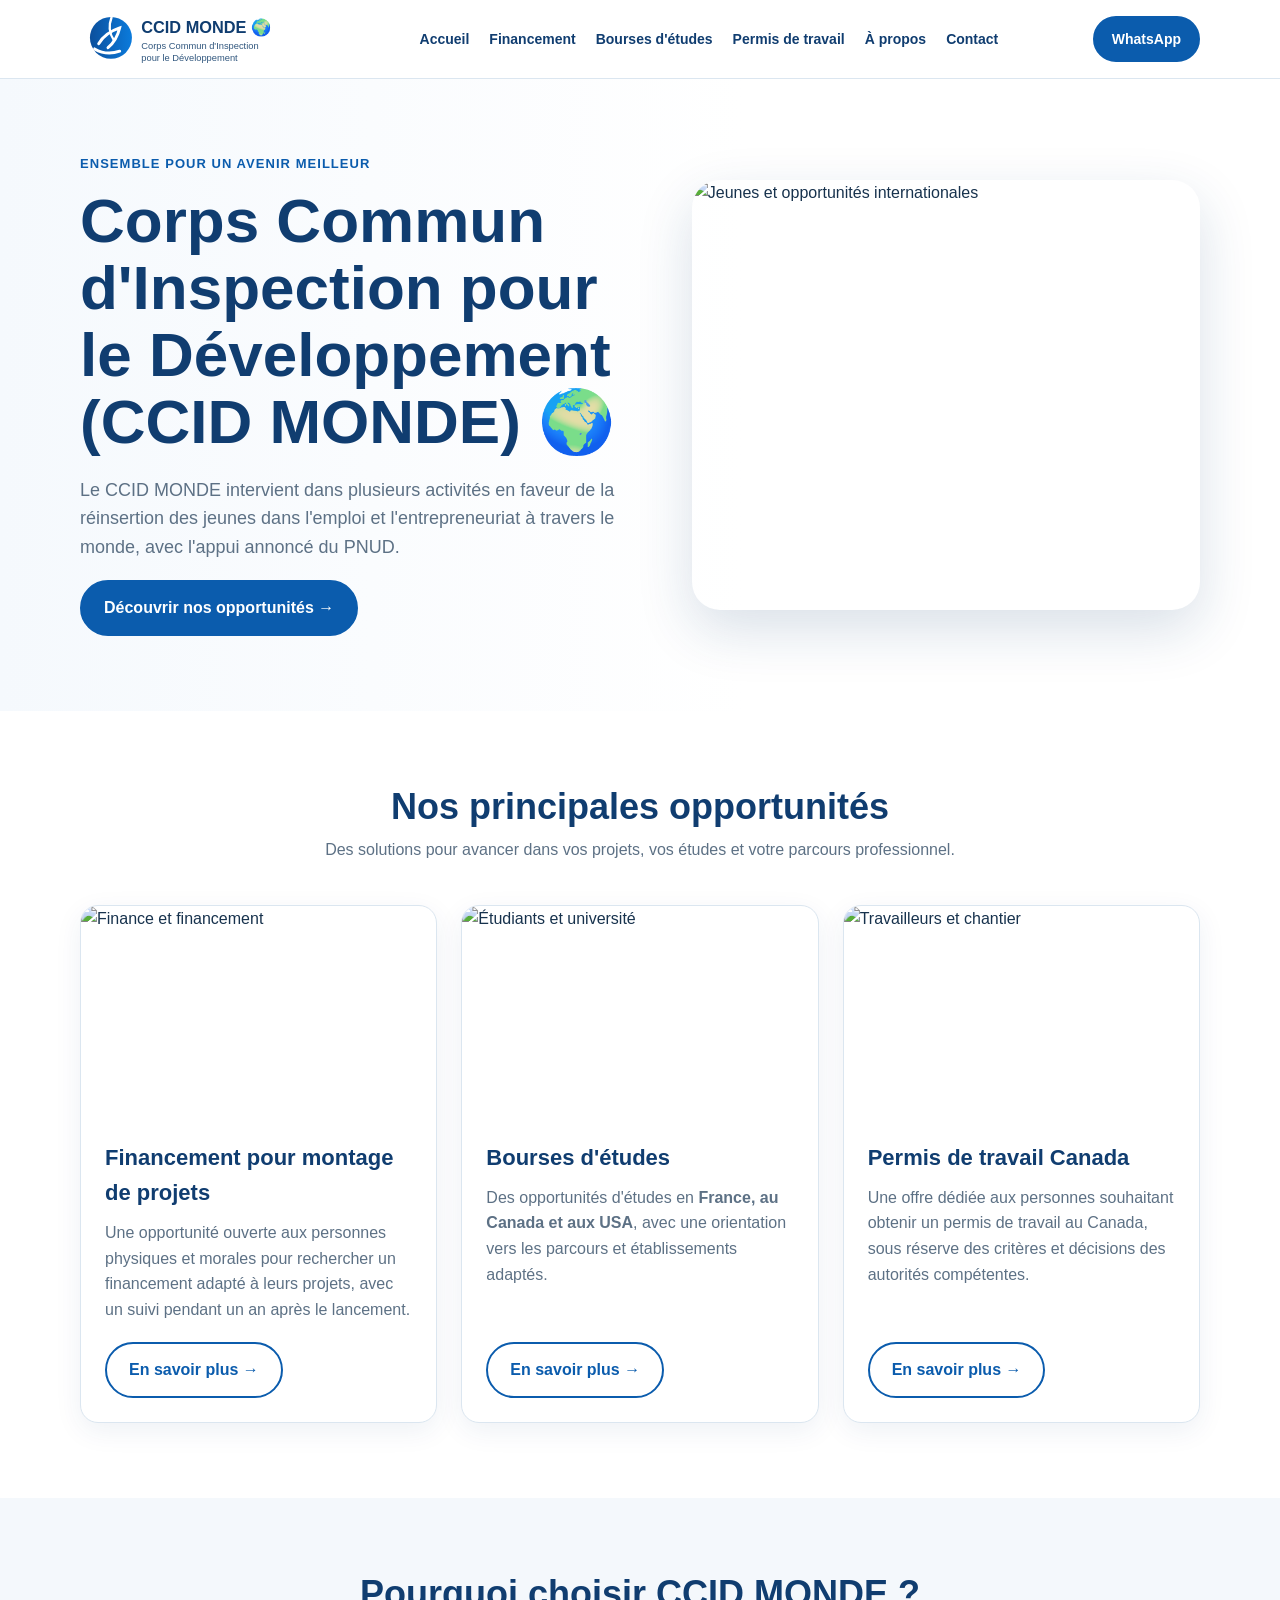
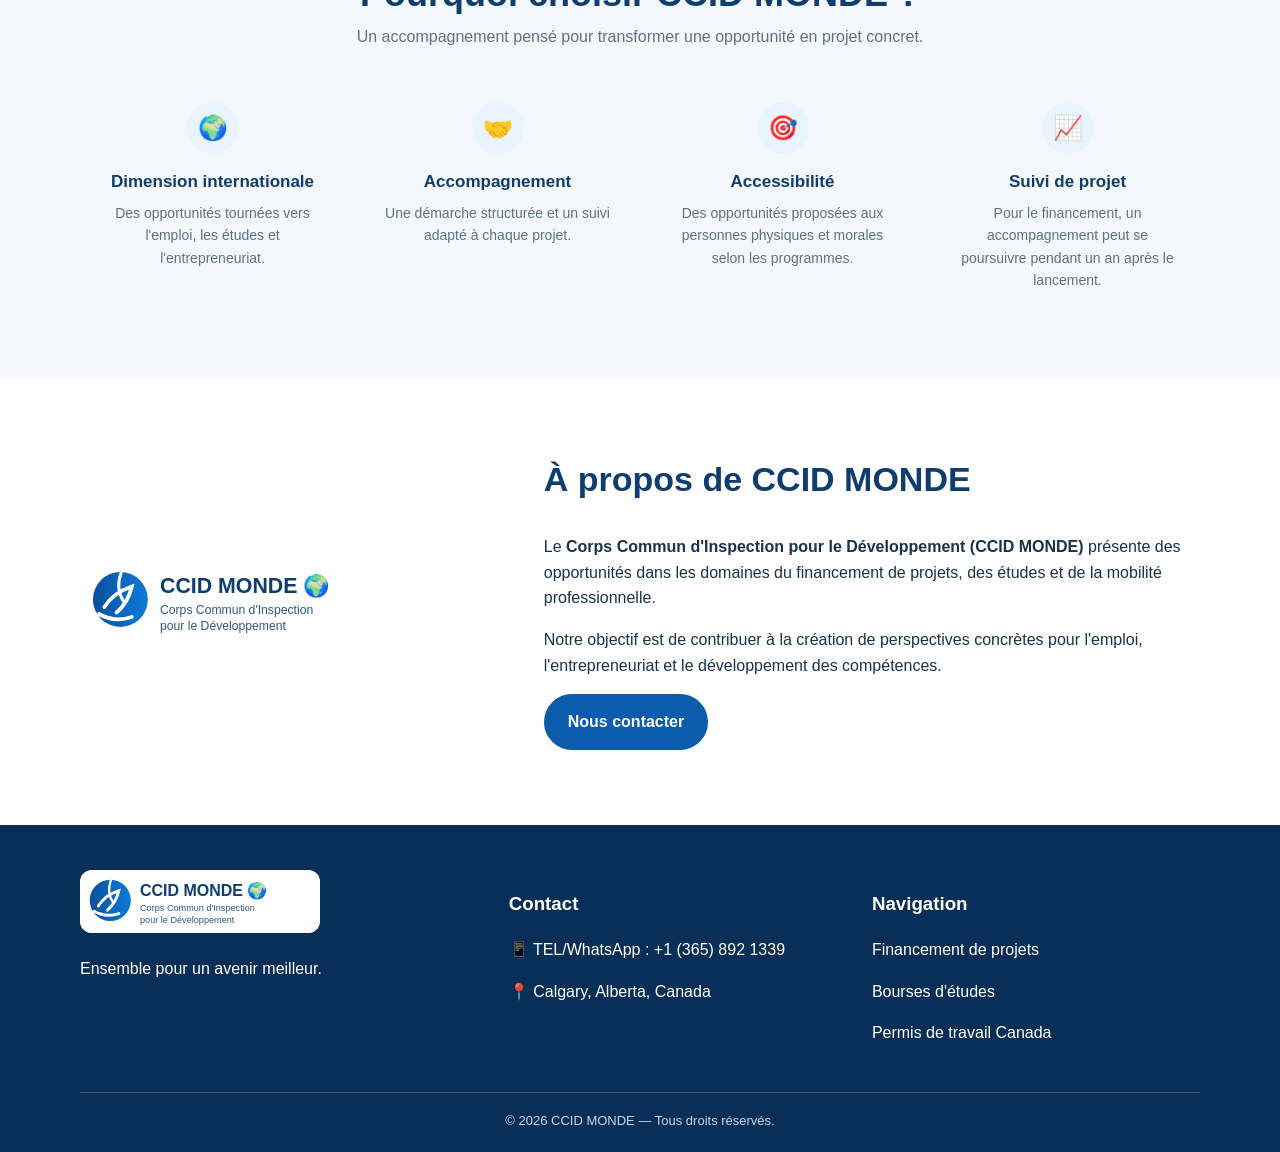
==== index.html @ 6bca4cc0 "Add files via upload" ====
<!doctype html><html lang="fr"><head><meta charset="utf-8"><meta name="viewport" content="width=device-width,initial-scale=1"><title>Accueil | CCID MONDE</title><meta name="description" content="Corps Commun d'Inspection pour le Développement — opportunités de financement, bourses d'études et permis de travail Canada."><link rel="stylesheet" href="style.css"></head><body><header><div class="container nav"><a class="brand" href="index.html"><img src="logo.svg" alt="CCID MONDE"></a><button class="menu" aria-label="Menu">☰</button><nav>
<a href="index.html">Accueil</a><a href="financement.html">Financement</a><a href="bourses.html">Bourses d'études</a><a href="permis.html">Permis de travail</a><a href="a-propos.html">À propos</a><a href="contact.html">Contact</a></nav><a class="btn small" href="https://wa.me/13658921339" target="_blank">WhatsApp</a></div></header>
<section class="hero"><div class="container hero-grid"><div><div class="kicker">Ensemble pour un avenir meilleur</div><h1>Corps Commun d'Inspection pour le Développement (CCID MONDE) 🌍</h1><p>Le CCID MONDE intervient dans plusieurs activités en faveur de la réinsertion des jeunes dans l'emploi et l'entrepreneuriat à travers le monde, avec l'appui annoncé du PNUD.</p><a class="btn" href="#opportunites">Découvrir nos opportunités →</a></div><img class="hero-img" src="https://images.unsplash.com/photo-1523240795612-9a054b0db644?auto=format&fit=crop&w=1200&q=85" alt="Jeunes et opportunités internationales"></div></section>
<section class="section" id="opportunites"><div class="container"><div class="heading"><h2>Nos principales opportunités</h2><p>Des solutions pour avancer dans vos projets, vos études et votre parcours professionnel.</p></div><div class="cards">
<article class="card"><img src="https://images.unsplash.com/photo-1554224155-6726b3ff858f?auto=format&fit=crop&w=1000&q=85" alt="Finance et financement"><div class="card-body"><h3>Financement pour montage de projets</h3><p>Une opportunité ouverte aux personnes physiques et morales pour rechercher un financement adapté à leurs projets, avec un suivi pendant un an après le lancement.</p><a class="btn alt" href="financement.html">En savoir plus →</a></div></article>
<article class="card"><img src="https://images.unsplash.com/photo-1523050854058-8df90110c9f1?auto=format&fit=crop&w=1000&q=85" alt="Étudiants et université"><div class="card-body"><h3>Bourses d'études</h3><p>Des opportunités d'études en <strong>France, au Canada et aux USA</strong>, avec une orientation vers les parcours et établissements adaptés.</p><a class="btn alt" href="bourses.html">En savoir plus →</a></div></article>
<article class="card"><img src="https://images.unsplash.com/photo-1504307651254-35680f356dfd?auto=format&fit=crop&w=1000&q=85" alt="Travailleurs et chantier"><div class="card-body"><h3>Permis de travail Canada</h3><p>Une offre dédiée aux personnes souhaitant obtenir un permis de travail au Canada, sous réserve des critères et décisions des autorités compétentes.</p><a class="btn alt" href="permis.html">En savoir plus →</a></div></article>
</div></div></section>
<section class="section alt"><div class="container"><div class="heading"><h2>Pourquoi choisir CCID MONDE ?</h2><p>Un accompagnement pensé pour transformer une opportunité en projet concret.</p></div><div class="features">
<div class="feature"><div class="icon">🌍</div><h3>Dimension internationale</h3><p>Des opportunités tournées vers l'emploi, les études et l'entrepreneuriat.</p></div>
<div class="feature"><div class="icon">🤝</div><h3>Accompagnement</h3><p>Une démarche structurée et un suivi adapté à chaque projet.</p></div>
<div class="feature"><div class="icon">🎯</div><h3>Accessibilité</h3><p>Des opportunités proposées aux personnes physiques et morales selon les programmes.</p></div>
<div class="feature"><div class="icon">📈</div><h3>Suivi de projet</h3><p>Pour le financement, un accompagnement peut se poursuivre pendant un an après le lancement.</p></div>
</div></div></section>
<section class="section"><div class="container about"><img src="logo.svg" alt="Logo CCID MONDE"><div><h2>À propos de CCID MONDE</h2><p>Le <strong>Corps Commun d'Inspection pour le Développement (CCID MONDE)</strong> présente des opportunités dans les domaines du financement de projets, des études et de la mobilité professionnelle.</p><p>Notre objectif est de contribuer à la création de perspectives concrètes pour l'emploi, l'entrepreneuriat et le développement des compétences.</p><a class="btn" href="contact.html">Nous contacter</a></div></div></section><footer><div class="container footer-grid"><div><img class="footer-logo" src="logo.svg" alt="CCID MONDE"><p>Ensemble pour un avenir meilleur.</p></div><div><h3>Contact</h3><p>📱 TEL/WhatsApp : <a href="https://wa.me/13658921339">+1 (365) 892 1339</a></p><p>📍 Calgary, Alberta, Canada</p></div><div><h3>Navigation</h3><p><a href="financement.html">Financement de projets</a></p><p><a href="bourses.html">Bourses d'études</a></p><p><a href="permis.html">Permis de travail Canada</a></p></div></div><div class="container copyright">© 2026 CCID MONDE — Tous droits réservés.</div></footer><script src="script.js"></script></body></html>
---- style.css ----
:root{--blue:#0b5cad;--navy:#103d70;--light:#f4f8fc;--text:#17324d;--muted:#5d7185;--line:#dbe6f0}
*{box-sizing:border-box}html{scroll-behavior:smooth}body{margin:0;font-family:Inter,Arial,sans-serif;color:var(--text);background:#fff;line-height:1.6}
a{text-decoration:none;color:inherit}.container{width:min(1120px,92%);margin:auto}
header{position:sticky;top:0;z-index:20;background:rgba(255,255,255,.96);backdrop-filter:blur(10px);border-bottom:1px solid var(--line)}
.nav{min-height:78px;display:flex;align-items:center;justify-content:space-between;gap:24px}.brand img{width:245px;display:block}
nav{display:flex;align-items:center;gap:20px;font-size:14px;font-weight:600}nav a{color:var(--navy)}nav a:hover,nav a.active{color:var(--blue)}
.menu{display:none;border:0;background:none;font-size:26px;color:var(--navy)}
.btn{display:inline-flex;align-items:center;justify-content:center;gap:9px;padding:13px 22px;border-radius:28px;background:var(--blue);color:white;font-weight:700;border:2px solid var(--blue);transition:.2s}.btn:hover{transform:translateY(-1px);filter:brightness(.95)}
.btn.alt{background:white;color:var(--blue)}.btn.small{padding:10px 17px;font-size:14px}
.hero{background:linear-gradient(90deg,#f5f9fd 0%,#fff 58%);padding:75px 0}.hero-grid{display:grid;grid-template-columns:1.05fr .95fr;gap:50px;align-items:center}
.kicker{font-weight:800;letter-spacing:.08em;text-transform:uppercase;color:var(--blue);font-size:13px}.hero h1{font-size:clamp(38px,5vw,62px);line-height:1.08;color:var(--navy);margin:13px 0 20px}.hero p{font-size:18px;color:var(--muted);max-width:650px}.hero-img{width:100%;height:430px;object-fit:cover;border-radius:28px;box-shadow:0 20px 55px rgba(16,61,112,.16)}
.section{padding:75px 0}.section.alt{background:var(--light)}.heading{text-align:center;max-width:720px;margin:0 auto 42px}.heading h2{font-size:36px;line-height:1.15;color:var(--navy);margin:0 0 10px}.heading p{color:var(--muted);margin:0}
.cards{display:grid;grid-template-columns:repeat(3,1fr);gap:24px}.card{background:white;border:1px solid var(--line);border-radius:18px;overflow:hidden;box-shadow:0 8px 28px rgba(16,61,112,.07);display:flex;flex-direction:column}.card img{width:100%;height:210px;object-fit:cover}.card-body{padding:24px;display:flex;flex-direction:column;flex:1}.card h3{color:var(--navy);font-size:22px;margin:0 0 10px}.card p{color:var(--muted);margin:0 0 20px}.card .btn{align-self:flex-start;margin-top:auto}
.features{display:grid;grid-template-columns:repeat(4,1fr);gap:20px}.feature{text-align:center;padding:10px 18px}.icon{width:52px;height:52px;margin:0 auto 14px;border-radius:50%;display:grid;place-items:center;background:#eaf4ff;color:var(--blue);font-size:24px}.feature h3{font-size:17px;color:var(--navy);margin:0 0 7px}.feature p{font-size:14px;color:var(--muted);margin:0}
.about{display:grid;grid-template-columns:.75fr 1.25fr;gap:70px;align-items:center}.about img{width:100%;max-width:320px}.about h2{font-size:34px;color:var(--navy);margin-top:0}
.page-hero{padding:70px 0;background:var(--light);text-align:center}.page-hero h1{font-size:46px;line-height:1.1;color:var(--navy);margin:0 0 12px}.page-hero p{max-width:750px;margin:auto;color:var(--muted);font-size:18px}
.detail{display:grid;grid-template-columns:1fr 1fr;gap:55px;align-items:center}.detail img{width:100%;height:430px;object-fit:cover;border-radius:22px}.detail h2{font-size:34px;color:var(--navy);margin-top:0}.detail ul{padding-left:20px}.detail li{margin:10px 0}.note{padding:18px 20px;background:#eef6ff;border-left:4px solid var(--blue);border-radius:8px;color:var(--text)}
.contact{display:grid;grid-template-columns:1fr 1fr;gap:40px}.contact-box{background:var(--light);padding:32px;border-radius:20px}.contact-box h2{color:var(--navy);margin-top:0}.contact-row{margin:18px 0}.contact-row strong{display:block;color:var(--navy)}
footer{background:#092f58;color:#fff;padding:45px 0 20px}.footer-grid{display:grid;grid-template-columns:1.2fr 1fr 1fr;gap:35px}.footer-logo{width:240px;background:white;border-radius:12px}.footer h3{margin-top:0}.footer p,.footer a{color:#d8e8f7}.copyright{border-top:1px solid rgba(255,255,255,.2);margin-top:30px;padding-top:18px;text-align:center;color:#c4d8ea;font-size:13px}
@media(max-width:900px){nav{display:none}.menu{display:block}.nav.open nav{display:flex;position:absolute;left:4%;right:4%;top:70px;background:white;padding:18px;border:1px solid var(--line);border-radius:14px;flex-direction:column;align-items:flex-start}.hero-grid,.detail,.about,.contact{grid-template-columns:1fr}.cards{grid-template-columns:1fr}.features{grid-template-columns:repeat(2,1fr)}.hero{padding:48px 0}.hero-img{height:320px}.footer-grid{grid-template-columns:1fr}}
@media(max-width:560px){.features{grid-template-columns:1fr}.brand img{width:205px}.page-hero h1{font-size:36px}.section{padding:55px 0}}
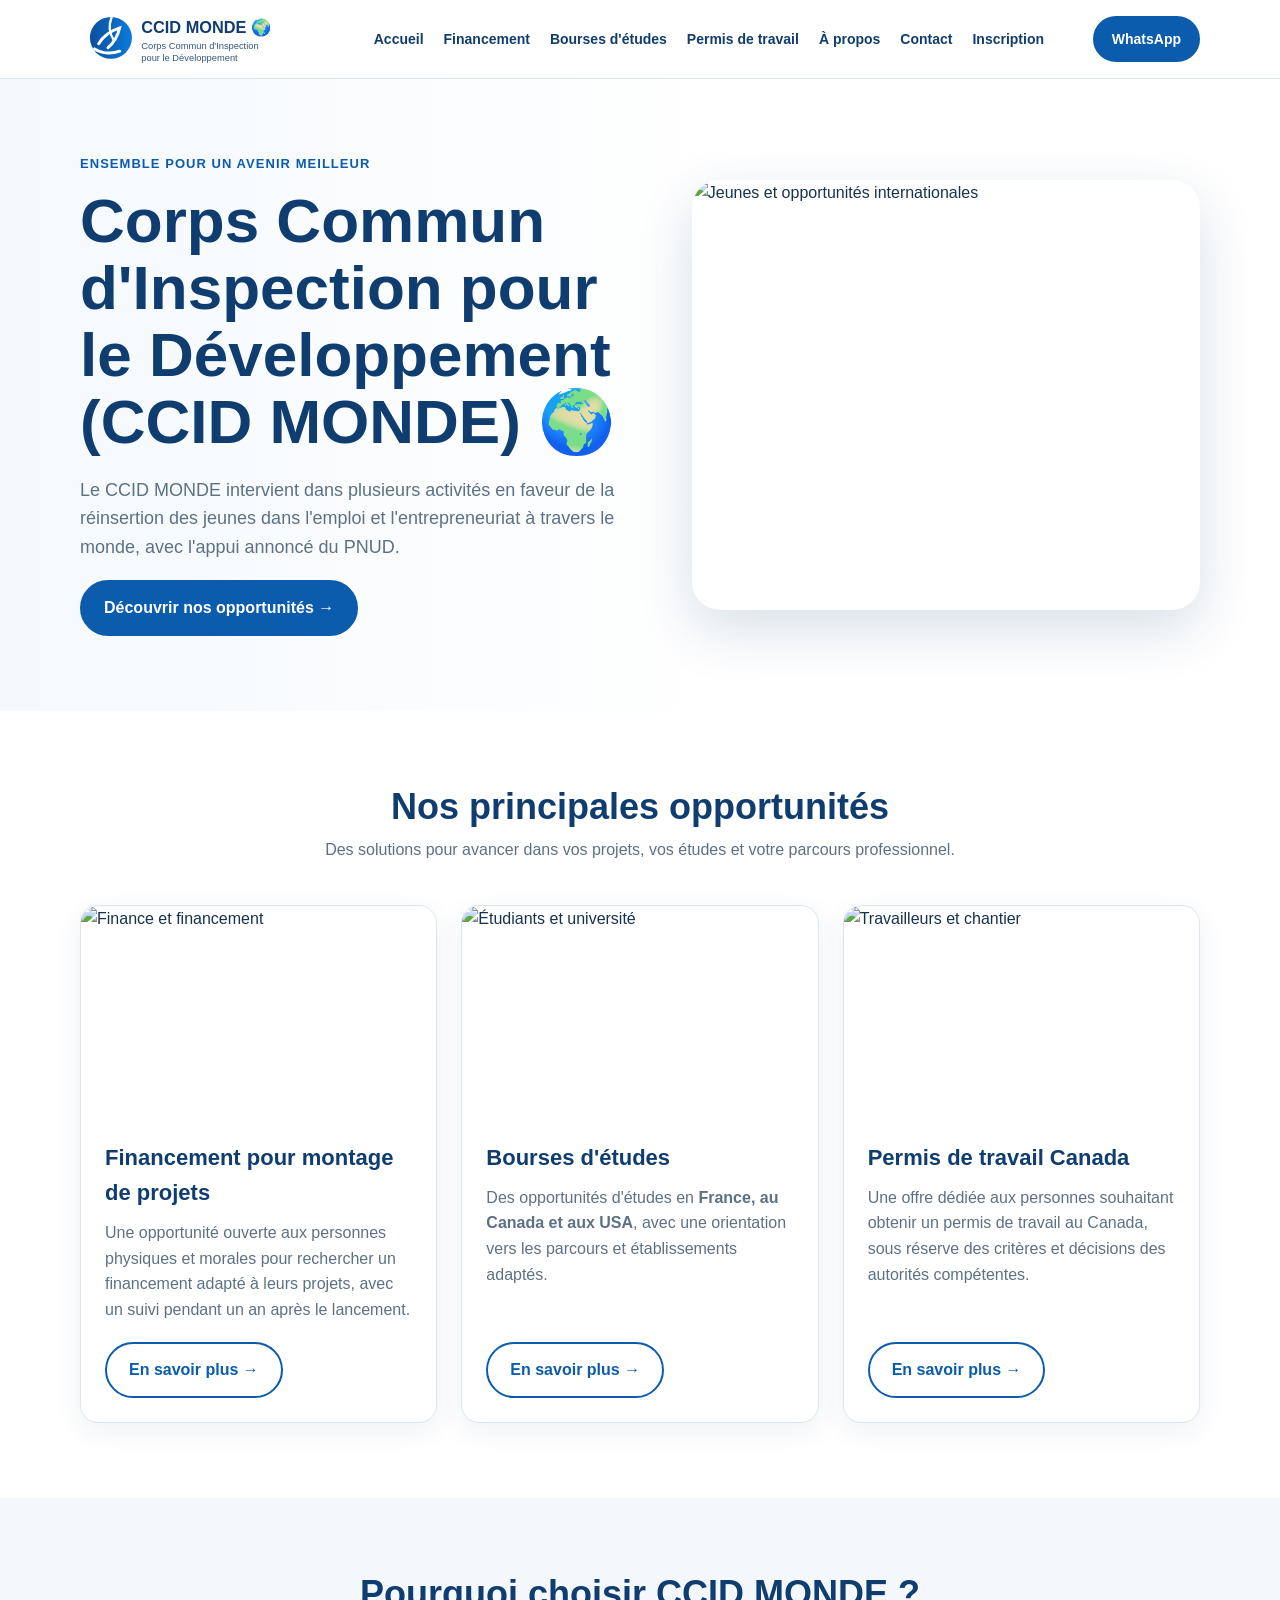
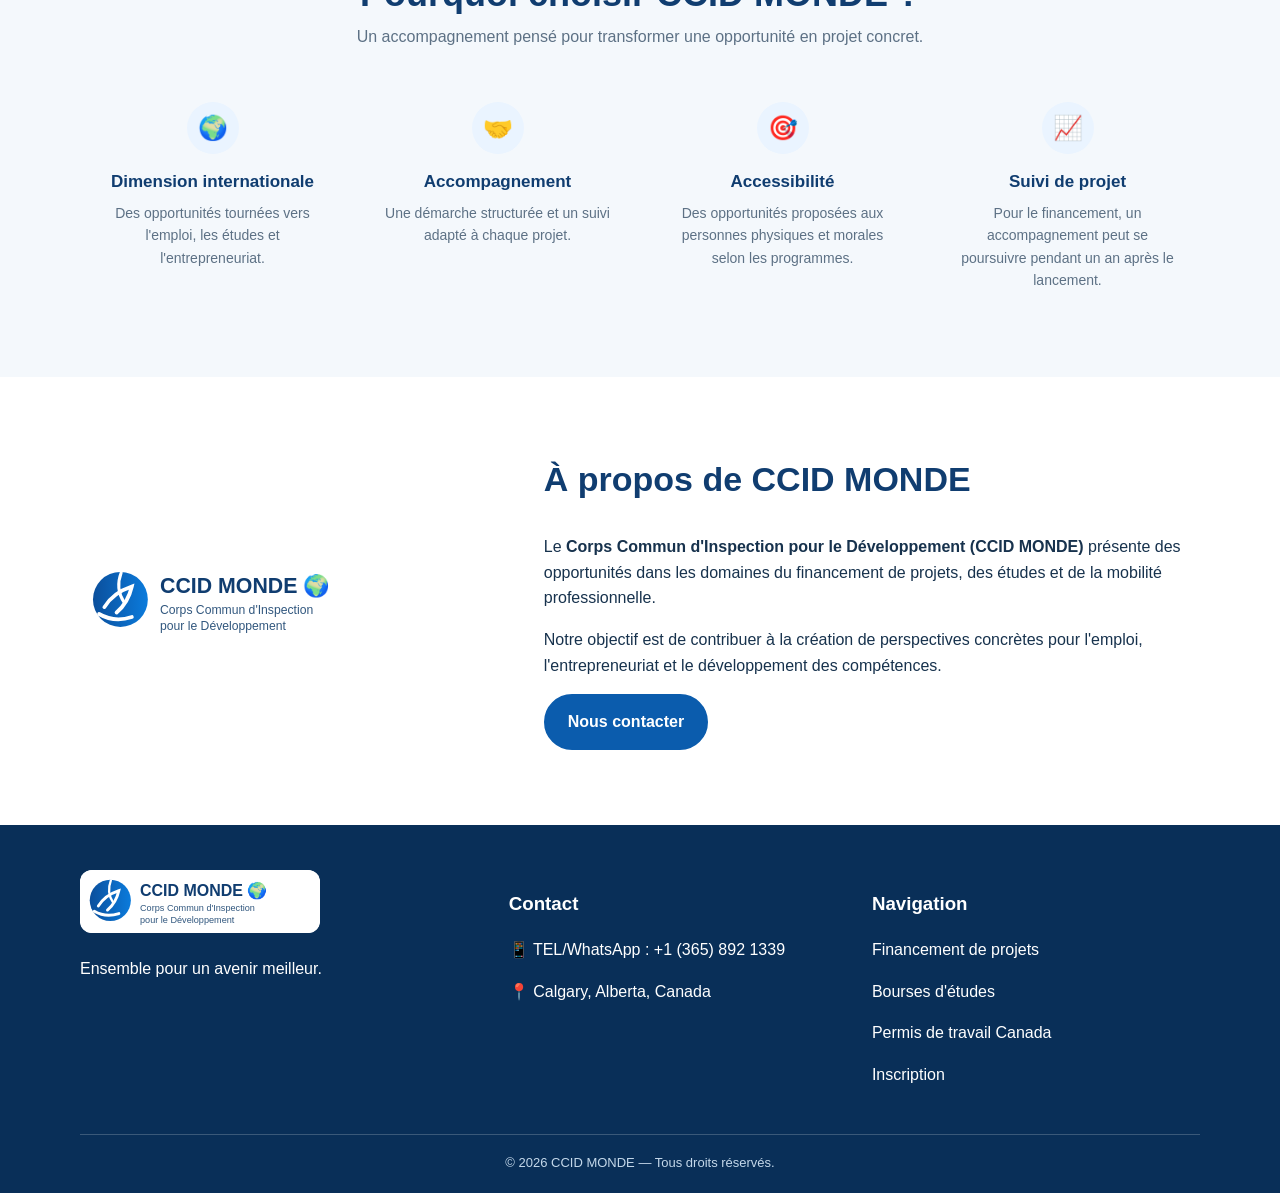
==== commit d2f073db: "Add files via upload" ====
--- a/index.html
+++ b/index.html
@@ -1,5 +1,5 @@
 <!doctype html><html lang="fr"><head><meta charset="utf-8"><meta name="viewport" content="width=device-width,initial-scale=1"><title>Accueil | CCID MONDE</title><meta name="description" content="Corps Commun d'Inspection pour le Développement — opportunités de financement, bourses d'études et permis de travail Canada."><link rel="stylesheet" href="style.css"></head><body><header><div class="container nav"><a class="brand" href="index.html"><img src="logo.svg" alt="CCID MONDE"></a><button class="menu" aria-label="Menu">☰</button><nav>
-<a href="index.html">Accueil</a><a href="financement.html">Financement</a><a href="bourses.html">Bourses d'études</a><a href="permis.html">Permis de travail</a><a href="a-propos.html">À propos</a><a href="contact.html">Contact</a></nav><a class="btn small" href="https://wa.me/13658921339" target="_blank">WhatsApp</a></div></header>
+<a href="index.html">Accueil</a><a href="financement.html">Financement</a><a href="bourses.html">Bourses d'études</a><a href="permis.html">Permis de travail</a><a href="a-propos.html">À propos</a><a href="contact.html">Contact</a><a href="inscription.html">Inscription</a></nav><a class="btn small" href="https://wa.me/13658921339" target="_blank">WhatsApp</a></div></header>
 <section class="hero"><div class="container hero-grid"><div><div class="kicker">Ensemble pour un avenir meilleur</div><h1>Corps Commun d'Inspection pour le Développement (CCID MONDE) 🌍</h1><p>Le CCID MONDE intervient dans plusieurs activités en faveur de la réinsertion des jeunes dans l'emploi et l'entrepreneuriat à travers le monde, avec l'appui annoncé du PNUD.</p><a class="btn" href="#opportunites">Découvrir nos opportunités →</a></div><img class="hero-img" src="https://images.unsplash.com/photo-1523240795612-9a054b0db644?auto=format&fit=crop&w=1200&q=85" alt="Jeunes et opportunités internationales"></div></section>
 <section class="section" id="opportunites"><div class="container"><div class="heading"><h2>Nos principales opportunités</h2><p>Des solutions pour avancer dans vos projets, vos études et votre parcours professionnel.</p></div><div class="cards">
 <article class="card"><img src="https://images.unsplash.com/photo-1554224155-6726b3ff858f?auto=format&fit=crop&w=1000&q=85" alt="Finance et financement"><div class="card-body"><h3>Financement pour montage de projets</h3><p>Une opportunité ouverte aux personnes physiques et morales pour rechercher un financement adapté à leurs projets, avec un suivi pendant un an après le lancement.</p><a class="btn alt" href="financement.html">En savoir plus →</a></div></article>
@@ -12,4 +12,4 @@
 <div class="feature"><div class="icon">🎯</div><h3>Accessibilité</h3><p>Des opportunités proposées aux personnes physiques et morales selon les programmes.</p></div>
 <div class="feature"><div class="icon">📈</div><h3>Suivi de projet</h3><p>Pour le financement, un accompagnement peut se poursuivre pendant un an après le lancement.</p></div>
 </div></div></section>
-<section class="section"><div class="container about"><img src="logo.svg" alt="Logo CCID MONDE"><div><h2>À propos de CCID MONDE</h2><p>Le <strong>Corps Commun d'Inspection pour le Développement (CCID MONDE)</strong> présente des opportunités dans les domaines du financement de projets, des études et de la mobilité professionnelle.</p><p>Notre objectif est de contribuer à la création de perspectives concrètes pour l'emploi, l'entrepreneuriat et le développement des compétences.</p><a class="btn" href="contact.html">Nous contacter</a></div></div></section><footer><div class="container footer-grid"><div><img class="footer-logo" src="logo.svg" alt="CCID MONDE"><p>Ensemble pour un avenir meilleur.</p></div><div><h3>Contact</h3><p>📱 TEL/WhatsApp : <a href="https://wa.me/13658921339">+1 (365) 892 1339</a></p><p>📍 Calgary, Alberta, Canada</p></div><div><h3>Navigation</h3><p><a href="financement.html">Financement de projets</a></p><p><a href="bourses.html">Bourses d'études</a></p><p><a href="permis.html">Permis de travail Canada</a></p></div></div><div class="container copyright">© 2026 CCID MONDE — Tous droits réservés.</div></footer><script src="script.js"></script></body></html>+<section class="section"><div class="container about"><img src="logo.svg" alt="Logo CCID MONDE"><div><h2>À propos de CCID MONDE</h2><p>Le <strong>Corps Commun d'Inspection pour le Développement (CCID MONDE)</strong> présente des opportunités dans les domaines du financement de projets, des études et de la mobilité professionnelle.</p><p>Notre objectif est de contribuer à la création de perspectives concrètes pour l'emploi, l'entrepreneuriat et le développement des compétences.</p><a class="btn" href="contact.html">Nous contacter</a></div></div></section><footer><div class="container footer-grid"><div><img class="footer-logo" src="logo.svg" alt="CCID MONDE"><p>Ensemble pour un avenir meilleur.</p></div><div><h3>Contact</h3><p>📱 TEL/WhatsApp : <a href="https://wa.me/13658921339">+1 (365) 892 1339</a></p><p>📍 Calgary, Alberta, Canada</p></div><div><h3>Navigation</h3><p><a href="financement.html">Financement de projets</a></p><p><a href="bourses.html">Bourses d'études</a></p><p><a href="permis.html">Permis de travail Canada</a></p><p><a href="inscription.html">Inscription</a></p></div></div><div class="container copyright">© 2026 CCID MONDE — Tous droits réservés.</div></footer><script src="script.js"></script></body></html>
--- a/style.css
+++ b/style.css
@@ -20,3 +20,5 @@
 footer{background:#092f58;color:#fff;padding:45px 0 20px}.footer-grid{display:grid;grid-template-columns:1.2fr 1fr 1fr;gap:35px}.footer-logo{width:240px;background:white;border-radius:12px}.footer h3{margin-top:0}.footer p,.footer a{color:#d8e8f7}.copyright{border-top:1px solid rgba(255,255,255,.2);margin-top:30px;padding-top:18px;text-align:center;color:#c4d8ea;font-size:13px}
 @media(max-width:900px){nav{display:none}.menu{display:block}.nav.open nav{display:flex;position:absolute;left:4%;right:4%;top:70px;background:white;padding:18px;border:1px solid var(--line);border-radius:14px;flex-direction:column;align-items:flex-start}.hero-grid,.detail,.about,.contact{grid-template-columns:1fr}.cards{grid-template-columns:1fr}.features{grid-template-columns:repeat(2,1fr)}.hero{padding:48px 0}.hero-img{height:320px}.footer-grid{grid-template-columns:1fr}}
 @media(max-width:560px){.features{grid-template-columns:1fr}.brand img{width:205px}.page-hero h1{font-size:36px}.section{padding:55px 0}}
+
+.cta-section{padding:45px 0;background:var(--light)}.cta-box{display:flex;align-items:center;justify-content:space-between;gap:25px;padding:28px 32px;background:white;border:1px solid var(--line);border-radius:20px}.cta-box h2{color:var(--navy);margin:0 0 5px}.cta-box p{margin:0;color:var(--muted)}.form-wrap{max-width:900px}.form-intro{max-width:780px;margin:0 auto 30px}.form-intro h2{color:var(--navy);font-size:32px}.registration-form{background:white;border:1px solid var(--line);border-radius:20px;padding:30px;box-shadow:0 10px 30px rgba(16,61,112,.07)}.form-grid{display:grid;grid-template-columns:1fr 1fr;gap:20px}.registration-form label{display:block;font-weight:700;color:var(--navy);margin-bottom:18px}.registration-form input,.registration-form select,.registration-form textarea{display:block;width:100%;margin-top:7px;padding:13px 14px;border:1px solid #cbd9e6;border-radius:10px;font:inherit;color:var(--text);background:#fff}.registration-form input:focus,.registration-form select:focus,.registration-form textarea:focus{outline:2px solid #b9dcff;border-color:var(--blue)}.registration-form .check{display:flex;align-items:flex-start;gap:9px;font-weight:600}.registration-form .check input{width:auto;margin-top:5px}.form-help{font-size:13px;color:var(--muted);margin-top:14px}.registration-form .btn{cursor:pointer}@media(max-width:700px){.form-grid{grid-template-columns:1fr}.cta-box{flex-direction:column;align-items:flex-start;padding:24px}.registration-form{padding:22px}}
